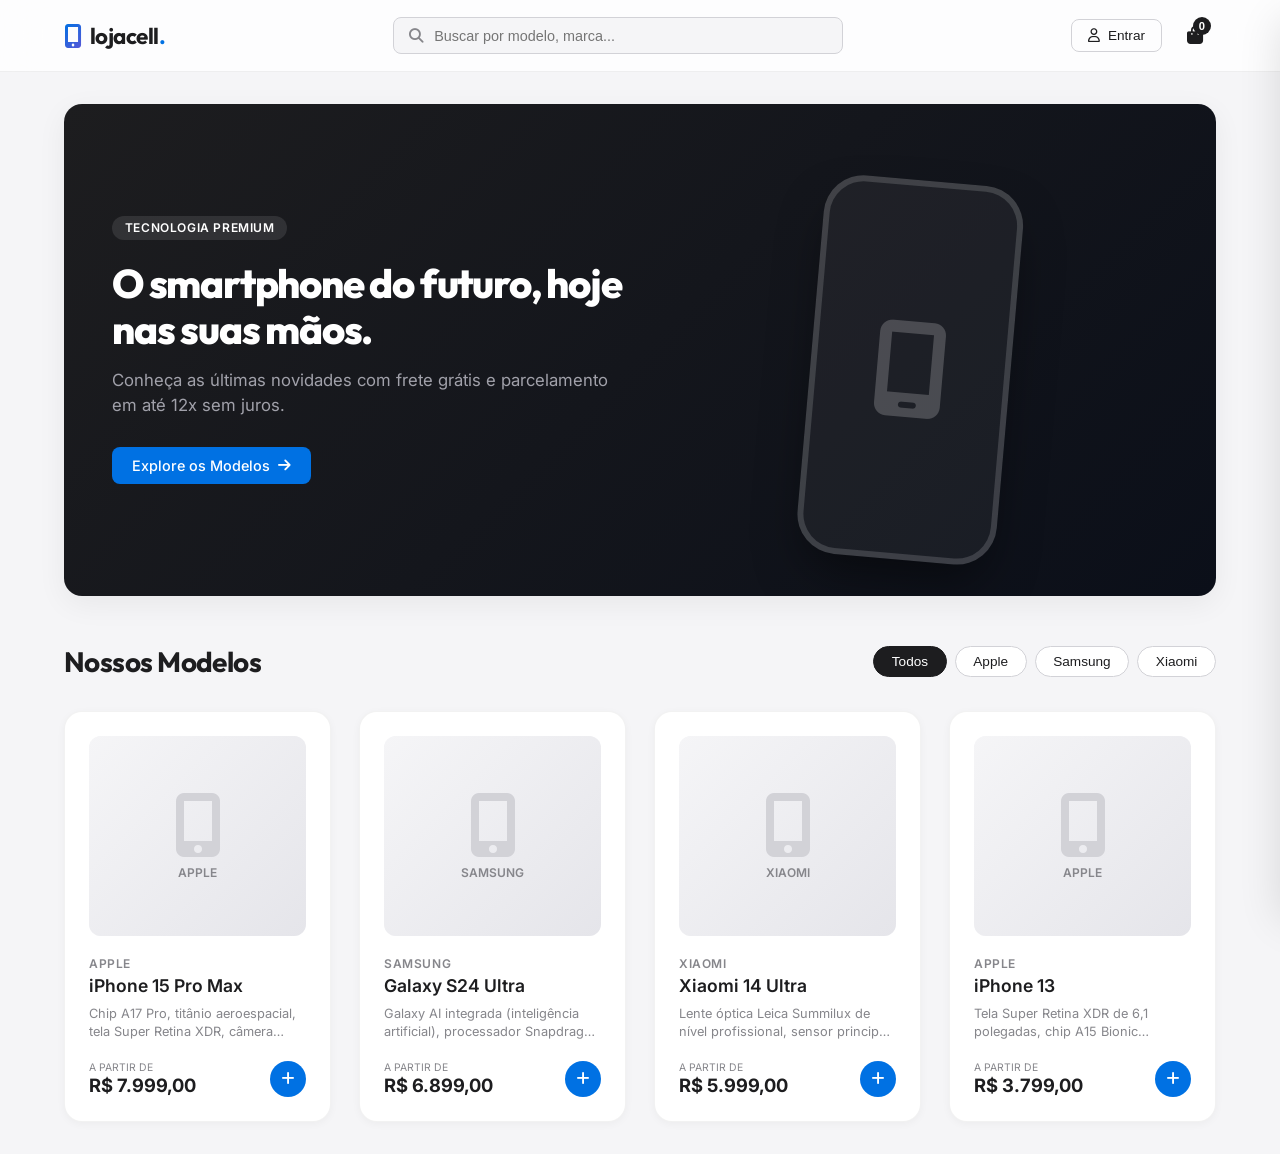
==== lojacell/index.html @ 88ea94c5 "feat: add lojacell e-commerce store project and integrate into hub themes" ====
<!DOCTYPE html>
<html lang="pt-BR">
<head>
    <meta charset="UTF-8">
    <meta name="viewport" content="width=device-width, initial-scale=1.0">
    <title>lojacell | Loja Virtual de Smartphones</title>
    <!-- Google Fonts -->
    <link href="https://fonts.googleapis.com/css2?family=Inter:wght@300;400;500;600;700&family=Outfit:wght@400;500;600;700;800&display=swap" rel="stylesheet">
    <!-- FontAwesome Icons -->
    <link href="https://cdnjs.cloudflare.com/ajax/libs/font-awesome/6.4.0/css/all.min.css" rel="stylesheet">
    <!-- Stylesheet -->
    <link rel="stylesheet" href="style.css">
    <!-- JavaScript -->
    <script src="script.js" defer></script>
</head>
<body>

    <!-- Header / Glassmorphic Navbar -->
    <header class="navbar">
        <div class="nav-container">
            <a href="#" class="nav-brand" id="brand-link">
                <i class="fa-solid fa-mobile-screen-button logo-icon"></i>
                <span class="brand-text">lojacell<span class="dot">.</span></span>
            </a>

            <!-- Search Bar (Active on Home View) -->
            <div class="nav-search-container" id="nav-search-box">
                <i class="fa-solid fa-magnifying-glass search-icon"></i>
                <input type="text" id="search-input" placeholder="Buscar por modelo, marca...">
            </div>

            <!-- Nav Actions -->
            <div class="nav-actions">
                <!-- Session/Auth Info -->
                <div class="user-session-container" id="user-session-info">
                    <!-- Dynamic user name or login button -->
                    <button class="btn-login" id="btn-login-view">
                        <i class="fa-regular fa-user"></i>
                        <span>Entrar</span>
                    </button>
                </div>

                <!-- Admin Dashboard Link (Visible only to admin) -->
                <button class="nav-icon-btn admin-only-btn" id="btn-admin-dashboard" title="Painel CMS" style="display: none;">
                    <i class="fa-solid fa-sliders"></i>
                    <span class="btn-badge-label">Painel</span>
                </button>

                <!-- Shopping Cart Button -->
                <button class="nav-icon-btn" id="btn-toggle-cart" title="Ver Carrinho">
                    <div class="cart-icon-wrapper">
                        <i class="fa-solid fa-bag-shopping"></i>
                        <span class="cart-badge" id="cart-count">0</span>
                    </div>
                </button>
            </div>
        </div>
    </header>

    <!-- Notification Toast -->
    <div class="toast" id="toast-notification">
        <i class="fa-solid fa-circle-check toast-icon" id="toast-icon"></i>
        <span class="toast-message" id="toast-msg">Mensagem padrão</span>
    </div>

    <!-- MAIN SPA CONTAINER -->
    <main class="main-content">
        
        <!-- 1. HOME/CATALOG VIEW -->
        <section id="view-home" class="view-section active">
            <!-- Hero Promo Banner -->
            <div class="hero-banner">
                <div class="hero-content">
                    <span class="hero-tag">Tecnologia Premium</span>
                    <h1 class="hero-title">O smartphone do futuro, hoje nas suas mãos.</h1>
                    <p class="hero-subtitle">Conheça as últimas novidades com frete grátis e parcelamento em até 12x sem juros.</p>
                    <a href="#catalog-start" class="btn-primary hero-btn">Explore os Modelos <i class="fa-solid fa-arrow-right"></i></a>
                </div>
                <div class="hero-visual">
                    <div class="hero-phone-mockup">
                        <div class="mockup-inner">
                            <i class="fa-solid fa-mobile-screen"></i>
                        </div>
                    </div>
                </div>
            </div>

            <!-- Catalog Section -->
            <div class="catalog-container" id="catalog-start">
                <div class="catalog-header">
                    <h2>Nossos Modelos</h2>
                    <!-- Filters -->
                    <div class="brand-filters">
                        <button class="filter-btn active" data-brand="all">Todos</button>
                        <button class="filter-btn" data-brand="Apple">Apple</button>
                        <button class="filter-btn" data-brand="Samsung">Samsung</button>
                        <button class="filter-btn" data-brand="Xiaomi">Xiaomi</button>
                    </div>
                </div>

                <!-- Products Grid -->
                <div class="products-grid" id="products-grid">
                    <!-- Dynamic rendering via JS -->
                </div>
            </div>
        </section>

        <!-- 2. PRODUCT DETAIL VIEW -->
        <section id="view-product-detail" class="view-section">
            <div class="back-nav">
                <button class="btn-text" id="btn-back-to-home">
                    <i class="fa-solid fa-arrow-left"></i> Voltar para a loja
                </button>
            </div>
            
            <div class="product-detail-container" id="product-detail-content">
                <!-- Dynamic rendering via JS -->
            </div>
        </section>

        <!-- 3. AUTH VIEW (LOGIN / REGISTER) -->
        <section id="view-auth" class="view-section">
            <div class="auth-card">
                <div class="auth-tabs">
                    <button class="auth-tab-btn active" id="tab-login">Login</button>
                    <button class="auth-tab-btn" id="tab-register">Cadastro</button>
                </div>

                <!-- Login Form -->
                <form id="form-login" class="auth-form active">
                    <h3 class="auth-title">Acesse sua conta</h3>
                    <p class="auth-description">Preencha seus dados para continuar comprando.</p>
                    
                    <div class="form-group">
                        <label for="login-username">Nome de usuário ou Email</label>
                        <input type="text" id="login-username" required placeholder="Digite seu usuário">
                    </div>
                    <div class="form-group">
                        <label for="login-password">Senha</label>
                        <input type="password" id="login-password" required placeholder="Digite sua senha">
                    </div>
                    <div class="auth-help">
                        <span class="auth-note">Dica para testes: use <strong>admin</strong> e senha <strong>admin123</strong> para CMS.</span>
                    </div>
                    <button type="submit" class="btn-primary btn-full">Entrar</button>
                </form>

                <!-- Register Form -->
                <form id="form-register" class="auth-form">
                    <h3 class="auth-title">Crie uma nova conta</h3>
                    <p class="auth-description">Cadastre-se para acompanhar seus pedidos e finalizar compras mais rápido.</p>
                    
                    <div class="form-group">
                        <label for="register-name">Nome Completo</label>
                        <input type="text" id="register-name" required placeholder="Ex: João Silva">
                    </div>
                    <div class="form-group">
                        <label for="register-username">Nome de Usuário</label>
                        <input type="text" id="register-username" required placeholder="Escolha um usuário">
                    </div>
                    <div class="form-group">
                        <label for="register-email">E-mail</label>
                        <input type="email" id="register-email" required placeholder="exemplo@email.com">
                    </div>
                    <div class="form-group">
                        <label for="register-password">Senha</label>
                        <input type="password" id="register-password" required placeholder="Mínimo 6 caracteres">
                    </div>
                    <button type="submit" class="btn-primary btn-full">Criar Conta</button>
                </form>
            </div>
        </section>

        <!-- 4. CHECKOUT VIEW -->
        <section id="view-checkout" class="view-section">
            <h2 class="view-title"><i class="fa-solid fa-credit-card"></i> Finalizar Compra</h2>
            
            <div class="checkout-layout">
                <!-- Left: Forms -->
                <div class="checkout-forms">
                    <form id="form-checkout">
                        <!-- Step 1: Shipping Address -->
                        <div class="checkout-card">
                            <h3 class="checkout-card-title"><span class="step-badge">1</span> Endereço de Entrega</h3>
                            <div class="form-row">
                                <div class="form-group flex-2">
                                    <label for="checkout-cep">CEP</label>
                                    <input type="text" id="checkout-cep" placeholder="00000-000" required>
                                </div>
                                <div class="form-group flex-3">
                                    <label for="checkout-street">Logradouro</label>
                                    <input type="text" id="checkout-street" placeholder="Rua, Avenida..." required>
                                </div>
                            </div>
                            <div class="form-row">
                                <div class="form-group flex-1">
                                    <label for="checkout-number">Número</label>
                                    <input type="text" id="checkout-number" required>
                                </div>
                                <div class="form-group flex-2">
                                    <label for="checkout-complement">Complemento</label>
                                    <input type="text" id="checkout-complement" placeholder="Apto, Bloco...">
                                </div>
                            </div>
                            <div class="form-row">
                                <div class="form-group flex-2">
                                    <label for="checkout-city">Cidade</label>
                                    <input type="text" id="checkout-city" required>
                                </div>
                                <div class="form-group flex-1">
                                    <label for="checkout-state">Estado (UF)</label>
                                    <input type="text" id="checkout-state" maxlength="2" placeholder="SP" required>
                                </div>
                            </div>
                        </div>

                        <!-- Step 2: Payment Method -->
                        <div class="checkout-card">
                            <h3 class="checkout-card-title"><span class="step-badge">2</span> Método de Pagamento</h3>
                            <div class="payment-selector">
                                <label class="payment-option-label active">
                                    <input type="radio" name="payment-method" value="credit-card" checked>
                                    <div class="option-details">
                                        <i class="fa-solid fa-credit-card"></i>
                                        <div>
                                            <strong>Cartão de Crédito</strong>
                                            <span>Até 12x sem juros</span>
                                        </div>
                                    </div>
                                </label>
                                <label class="payment-option-label">
                                    <input type="radio" name="payment-method" value="pix">
                                    <div class="option-details">
                                        <i class="fa-brands fa-pix"></i>
                                        <div>
                                            <strong>Pix</strong>
                                            <span>Aprovação instantânea (-5%)</span>
                                        </div>
                                    </div>
                                </label>
                                <label class="payment-option-label">
                                    <input type="radio" name="payment-method" value="boleto">
                                    <div class="option-details">
                                        <i class="fa-solid fa-barcode"></i>
                                        <div>
                                            <strong>Boleto Bancário</strong>
                                            <span>Até 3 dias úteis para compensar</span>
                                        </div>
                                    </div>
                                </label>
                            </div>

                            <!-- Conditional Fields: Credit Card -->
                            <div class="payment-details-form" id="payment-credit-card">
                                <div class="form-group">
                                    <label for="card-number">Número do Cartão</label>
                                    <input type="text" id="card-number" placeholder="4000 1234 5678 9010">
                                </div>
                                <div class="form-group">
                                    <label for="card-name">Nome Impresso no Cartão</label>
                                    <input type="text" id="card-name" placeholder="EX: JOAO H SILVA">
                                </div>
                                <div class="form-row">
                                    <div class="form-group flex-2">
                                        <label for="card-expiry">Validade</label>
                                        <input type="text" id="card-expiry" placeholder="MM/AA">
                                    </div>
                                    <div class="form-group flex-1">
                                        <label for="card-cvv">CVV</label>
                                        <input type="text" id="card-cvv" placeholder="123">
                                    </div>
                                </div>
                                <div class="form-group">
                                    <label for="card-installments">Parcelas</label>
                                    <select id="card-installments">
                                        <!-- Dynamic installments based on cart total -->
                                    </select>
                                </div>
                            </div>

                            <!-- Conditional Fields: Pix -->
                            <div class="payment-details-form" id="payment-pix" style="display: none;">
                                <div class="pix-simulation-box">
                                    <div class="pix-qr-mock">
                                        <!-- Elegant SVG Mock QR Code -->
                                        <svg width="120" height="120" viewBox="0 0 120 120" fill="none" xmlns="http://www.w3.org/2000/svg">
                                            <rect width="120" height="120" rx="8" fill="#F4F4F5"/>
                                            <rect x="15" y="15" width="25" height="25" stroke="#18181B" stroke-width="4"/>
                                            <rect x="23" y="23" width="9" height="9" fill="#18181B"/>
                                            <rect x="80" y="15" width="25" height="25" stroke="#18181B" stroke-width="4"/>
                                            <rect x="88" y="23" width="9" height="9" fill="#18181B"/>
                                            <rect x="15" y="80" width="25" height="25" stroke="#18181B" stroke-width="4"/>
                                            <rect x="23" y="88" width="9" height="9" fill="#18181B"/>
                                            <!-- QR lines -->
                                            <path d="M50 15h10v10H50zM70 15h5v5h-5zM50 35h5v5h-5zM65 30h10v5H65zM55 45h15v5H55zM15 50h10v10H15zM35 55h15v5H35zM75 55h10v10H75zM55 65h10v15H55zM15 70h5v5h-5zM30 70h10v5H30zM80 80h10v10H80zM95 70h10v15H95zM75 95h15v10H75zM100 95h5v5h-5zM50 95h10v10H50zM35 85h10v5H35zM15 100h15v5H15z" fill="#18181B"/>
                                        </svg>
                                    </div>
                                    <div class="pix-instructions">
                                        <p>Escaneie o código QR acima pelo aplicativo do seu banco ou copie a chave Pix abaixo:</p>
                                        <div class="pix-key-container">
                                            <input type="text" id="pix-key-val" value="00020101021226830014br.gov.bcb.pix2561lojacell-mock-key-0522bc8b" readonly>
                                            <button type="button" class="btn-secondary" id="btn-copy-pix">Copiar</button>
                                        </div>
                                    </div>
                                </div>
                            </div>

                            <!-- Conditional Fields: Boleto -->
                            <div class="payment-details-form" id="payment-boleto" style="display: none;">
                                <div class="boleto-simulation-box">
                                    <i class="fa-solid fa-barcode boleto-icon"></i>
                                    <div class="boleto-instructions">
                                        <p>O boleto será gerado após a confirmação do pedido.</p>
                                        <p class="text-muted">Você poderá pagar em qualquer agência bancária ou internet banking até o vencimento.</p>
                                    </div>
                                </div>
                            </div>
                        </div>
                    </form>
                </div>

                <!-- Right: Order Summary -->
                <div class="checkout-summary">
                    <div class="checkout-card sticky-card">
                        <h3 class="checkout-card-title">Resumo do Pedido</h3>
                        <div class="checkout-items-list" id="checkout-items-list">
                            <!-- Dynamic checkout items -->
                        </div>
                        <div class="summary-divider"></div>
                        <div class="summary-line">
                            <span>Subtotal</span>
                            <span id="checkout-subtotal">R$ 0,00</span>
                        </div>
                        <div class="summary-line" id="pix-discount-row" style="display: none;">
                            <span class="discount-label">Desconto Pix (5%)</span>
                            <span class="discount-value" id="checkout-discount">- R$ 0,00</span>
                        </div>
                        <div class="summary-line">
                            <span>Frete</span>
                            <span class="shipping-value">Grátis</span>
                        </div>
                        <div class="summary-divider"></div>
                        <div class="summary-line total-line">
                            <span>Total</span>
                            <span id="checkout-total">R$ 0,00</span>
                        </div>
                        
                        <button type="button" class="btn-primary btn-full btn-large" id="btn-submit-order">
                            Confirmar e Pagar
                        </button>
                    </div>
                </div>
            </div>
        </section>

        <!-- 5. CHECKOUT SUCCESS VIEW -->
        <section id="view-success" class="view-section">
            <div class="success-box">
                <div class="success-icon-wrapper">
                    <i class="fa-solid fa-circle-check"></i>
                </div>
                <h2 class="success-title">Pedido Realizado com Sucesso!</h2>
                <p class="success-msg">Agradecemos pela preferência. Seu pedido foi processado e já estamos preparando para o envio.</p>
                <div class="order-info-card">
                    <p><strong>Nº do Pedido:</strong> <span id="success-order-id">#LC-171829</span></p>
                    <p><strong>Método de Pagamento:</strong> <span id="success-payment-method">Cartão de Crédito</span></p>
                    <p><strong>Total:</strong> <span id="success-total">R$ 7.999,00</span></p>
                </div>
                <button class="btn-primary" id="btn-success-home">Voltar para a Loja</button>
            </div>
        </section>

        <!-- 6. ADMIN CMS DASHBOARD -->
        <section id="view-admin" class="view-section">
            <div class="admin-header">
                <div>
                    <h2 class="view-title"><i class="fa-solid fa-sliders"></i> Painel de Gestão CMS</h2>
                    <p class="text-muted">Gerencie o catálogo de produtos e visualize os pedidos dos clientes.</p>
                </div>
                <div class="admin-actions">
                    <button class="btn-primary" id="btn-add-product-modal">
                        <i class="fa-solid fa-plus"></i> Novo Produto
                    </button>
                    <button class="btn-secondary" id="btn-admin-logout">
                        <i class="fa-solid fa-right-from-bracket"></i> Sair do Painel
                    </button>
                </div>
            </div>

            <!-- Stats Bar -->
            <div class="admin-stats-grid">
                <div class="stat-card">
                    <div class="stat-icon purple"><i class="fa-solid fa-dollar-sign"></i></div>
                    <div class="stat-info">
                        <span class="stat-label">Vendas Totais</span>
                        <h3 class="stat-value" id="stat-sales">R$ 0,00</h3>
                    </div>
                </div>
                <div class="stat-card">
                    <div class="stat-icon blue"><i class="fa-solid fa-mobile-screen"></i></div>
                    <div class="stat-info">
                        <span class="stat-label">Produtos Ativos</span>
                        <h3 class="stat-value" id="stat-products-count">0</h3>
                    </div>
                </div>
                <div class="stat-card">
                    <div class="stat-icon green"><i class="fa-solid fa-cart-shopping"></i></div>
                    <div class="stat-info">
                        <span class="stat-label">Pedidos Recebidos</span>
                        <h3 class="stat-value" id="stat-orders-count">0</h3>
                    </div>
                </div>
            </div>

            <!-- Dashboard Sub-Tabs -->
            <div class="admin-tabs">
                <button class="admin-tab-btn active" id="tab-cms-products">Catálogo de Produtos</button>
                <button class="admin-tab-btn" id="tab-cms-orders">Pedidos Realizados</button>
            </div>

            <!-- Products CMS Table -->
            <div class="admin-content-card active" id="cms-products-panel">
                <div class="table-responsive">
                    <table class="cms-table">
                        <thead>
                            <tr>
                                <th>Imagem</th>
                                <th>Nome do Produto</th>
                                <th>Marca</th>
                                <th>Preço</th>
                                <th>Estoque</th>
                                <th>Ações</th>
                            </tr>
                        </thead>
                        <tbody id="cms-products-list">
                            <!-- Dynamic CMS products rendering -->
                        </tbody>
                    </table>
                </div>
            </div>

            <!-- Orders List Panel -->
            <div class="admin-content-card" id="cms-orders-panel">
                <div class="table-responsive">
                    <table class="cms-table">
                        <thead>
                            <tr>
                                <th>ID</th>
                                <th>Cliente</th>
                                <th>Endereço</th>
                                <th>Total</th>
                                <th>Método</th>
                                <th>Data</th>
                            </tr>
                        </thead>
                        <tbody id="cms-orders-list">
                            <!-- Dynamic CMS orders list -->
                        </tbody>
                    </table>
                </div>
            </div>
        </section>

    </main>

    <!-- SHOPPING CART SLIDE DRAWER -->
    <div class="cart-drawer-overlay" id="cart-drawer-overlay"></div>
    <aside class="cart-drawer" id="cart-drawer">
        <div class="cart-drawer-header">
            <h3>Seu Carrinho</h3>
            <button class="close-drawer-btn" id="btn-close-cart">&times;</button>
        </div>
        
        <!-- Cart Items Container -->
        <div class="cart-drawer-body" id="cart-drawer-items">
            <!-- Dynamic cart items, or empty state -->
        </div>

        <!-- Cart Footer -->
        <div class="cart-drawer-footer">
            <div class="cart-summary-line">
                <span>Subtotal</span>
                <span id="cart-subtotal">R$ 0,00</span>
            </div>
            <p class="cart-shipping-notice">Frete grátis para todo o Brasil.</p>
            <button class="btn-primary btn-full btn-large" id="btn-go-checkout">
                Finalizar Compra
            </button>
        </div>
    </aside>

    <!-- PRODUCT FORM MODAL (ADD / EDIT) -->
    <div class="modal-overlay" id="product-modal">
        <div class="modal-content">
            <div class="modal-header">
                <h3 id="modal-title">Adicionar Novo Produto</h3>
                <button class="modal-close" id="btn-close-product-modal">&times;</button>
            </div>
            <form id="form-product">
                <input type="hidden" id="prod-id">
                
                <div class="form-group">
                    <label for="prod-name">Nome do Produto</label>
                    <input type="text" id="prod-name" required placeholder="Ex: iPhone 15 Pro Max">
                </div>
                
                <div class="form-row">
                    <div class="form-group flex-1">
                        <label for="prod-brand">Marca</label>
                        <select id="prod-brand" required>
                            <option value="Apple">Apple</option>
                            <option value="Samsung">Samsung</option>
                            <option value="Xiaomi">Xiaomi</option>
                            <option value="Outro">Outro</option>
                        </select>
                    </div>
                    <div class="form-group flex-1" id="custom-brand-group" style="display: none;">
                        <label for="prod-custom-brand">Outra Marca</label>
                        <input type="text" id="prod-custom-brand" placeholder="Nome da marca">
                    </div>
                </div>

                <div class="form-row">
                    <div class="form-group flex-1">
                        <label for="prod-price">Preço (R$)</label>
                        <input type="number" id="prod-price" step="0.01" min="0" required placeholder="0.00">
                    </div>
                    <div class="form-group flex-1">
                        <label for="prod-stock">Estoque Inicial</label>
                        <input type="number" id="prod-stock" min="0" required placeholder="10">
                    </div>
                </div>

                <div class="form-group">
                    <label for="prod-description">Descrição</label>
                    <textarea id="prod-description" rows="3" required placeholder="Descreva os principais diferenciais e especificações..."></textarea>
                </div>

                <div class="form-group">
                    <label for="prod-image">Imagem (URL ou Seleção)</label>
                    <select id="prod-image">
                        <option value="images/iphone15.png">iPhone 15 Pro (Apple)</option>
                        <option value="images/s24ultra.png">Galaxy S24 Ultra (Samsung)</option>
                        <option value="images/xiaomi14.png">Xiaomi 14 Ultra (Xiaomi)</option>
                        <option value="images/iphone13.png">iPhone 13 (Apple)</option>
                        <option value="custom">Outra Imagem (Digitar URL)</option>
                    </select>
                    <input type="text" id="prod-image-custom" style="display: none; margin-top: 0.5rem;" placeholder="https://exemplo.com/imagem.png">
                </div>

                <button type="submit" class="btn-primary btn-full" id="btn-save-product">Salvar Produto</button>
            </form>
        </div>
    </div>

</body>
</html>
---- lojacell/style.css ----
/* lojacell - Premium Minimalist Design System */

:root {
    --bg-primary: #ffffff;
    --bg-secondary: #f5f5f7;
    --bg-card: #ffffff;
    --text-primary: #1d1d1f;
    --text-secondary: #86868b;
    --text-muted: #a1a1aa;
    --accent: #0071e3;
    --accent-hover: #0077ed;
    --accent-glow: rgba(0, 113, 227, 0.15);
    
    --success: #34c759;
    --warning: #ff9f0a;
    --danger: #ff3b30;
    
    --border: #d2d2d7;
    --border-light: #e5e5ea;
    --shadow-sm: 0 2px 8px rgba(0, 0, 0, 0.04);
    --shadow-md: 0 8px 30px rgba(0, 0, 0, 0.06);
    --shadow-lg: 0 20px 40px rgba(0, 0, 0, 0.12);
    
    --font-title: 'Outfit', sans-serif;
    --font-body: 'Inter', sans-serif;
    --transition: all 0.3s cubic-bezier(0.25, 0.8, 0.25, 1);
    --transition-fast: all 0.15s ease;
    --radius-sm: 8px;
    --radius-md: 18px;
    --radius-lg: 28px;
}

* {
    margin: 0;
    padding: 0;
    box-sizing: border-box;
    scroll-behavior: smooth;
}

body {
    font-family: var(--font-body);
    background-color: var(--bg-secondary);
    color: var(--text-primary);
    min-height: 100vh;
    display: flex;
    flex-direction: column;
    padding-top: 72px; /* Navbar height */
    overflow-x: hidden;
}

/* --- GLASSMORPHIC NAVBAR --- */
.navbar {
    position: fixed;
    top: 0;
    left: 0;
    right: 0;
    height: 72px;
    background: rgba(255, 255, 255, 0.8);
    backdrop-filter: blur(20px);
    -webkit-backdrop-filter: blur(20px);
    border-bottom: 1px solid rgba(0, 0, 0, 0.06);
    z-index: 100;
    display: flex;
    align-items: center;
    transition: var(--transition);
}

.nav-container {
    max-width: 1200px;
    width: 100%;
    margin: 0 auto;
    padding: 0 1.5rem;
    display: flex;
    justify-content: space-between;
    align-items: center;
    gap: 1.5rem;
}

.nav-brand {
    display: flex;
    align-items: center;
    gap: 0.5rem;
    text-decoration: none;
    color: var(--text-primary);
    font-family: var(--font-title);
    font-weight: 700;
    font-size: 1.4rem;
    letter-spacing: -0.02em;
}

.logo-icon {
    font-size: 1.5rem;
    background: linear-gradient(135deg, var(--accent), #5856d6);
    -webkit-background-clip: text;
    -webkit-text-fill-color: transparent;
}

.brand-text .dot {
    color: var(--accent);
}

/* Search Box */
.nav-search-container {
    flex: 1;
    max-width: 450px;
    position: relative;
    transition: var(--transition);
}

.search-icon {
    position: absolute;
    left: 1rem;
    top: 50%;
    transform: translateY(-50%);
    color: var(--text-secondary);
    pointer-events: none;
    font-size: 0.9rem;
}

#search-input {
    width: 100%;
    padding: 0.6rem 1rem 0.6rem 2.5rem;
    border-radius: var(--radius-sm);
    border: 1px solid var(--border);
    background-color: var(--bg-secondary);
    color: var(--text-primary);
    font-size: 0.9rem;
    outline: none;
    transition: var(--transition-fast);
}

#search-input:focus {
    border-color: var(--accent);
    background-color: var(--bg-primary);
    box-shadow: 0 0 0 4px var(--accent-glow);
}

/* Nav Actions */
.nav-actions {
    display: flex;
    align-items: center;
    gap: 0.75rem;
}

.nav-icon-btn {
    background: none;
    border: none;
    color: var(--text-primary);
    width: 42px;
    height: 42px;
    border-radius: 50%;
    display: flex;
    align-items: center;
    justify-content: center;
    cursor: pointer;
    font-size: 1.15rem;
    position: relative;
    transition: var(--transition-fast);
}

.nav-icon-btn:hover {
    background-color: var(--border-light);
}

.cart-icon-wrapper {
    position: relative;
}

.cart-badge {
    position: absolute;
    top: -8px;
    right: -8px;
    background-color: var(--text-primary);
    color: var(--bg-primary);
    font-size: 0.7rem;
    font-weight: 700;
    width: 18px;
    height: 18px;
    border-radius: 50%;
    display: flex;
    align-items: center;
    justify-content: center;
}

.btn-badge-label {
    display: none;
}

.btn-login {
    background: none;
    border: 1px solid var(--border);
    color: var(--text-primary);
    padding: 0.5rem 1rem;
    border-radius: var(--radius-sm);
    font-weight: 500;
    font-size: 0.85rem;
    display: flex;
    align-items: center;
    gap: 0.5rem;
    cursor: pointer;
    transition: var(--transition-fast);
}

.btn-login:hover {
    background-color: var(--text-primary);
    color: var(--bg-primary);
    border-color: var(--text-primary);
}

.user-badge {
    background-color: var(--bg-secondary);
    border: 1px solid var(--border);
    padding: 0.4rem 0.8rem;
    border-radius: var(--radius-sm);
    font-size: 0.85rem;
    font-weight: 500;
    display: flex;
    align-items: center;
    gap: 0.5rem;
    cursor: pointer;
    transition: var(--transition-fast);
}

.user-badge:hover {
    border-color: var(--text-primary);
}

/* --- BUTTONS --- */
.btn-primary {
    background-color: var(--accent);
    color: #ffffff;
    border: none;
    padding: 0.65rem 1.25rem;
    border-radius: var(--radius-sm);
    font-weight: 500;
    font-size: 0.9rem;
    cursor: pointer;
    display: inline-flex;
    align-items: center;
    gap: 0.5rem;
    text-decoration: none;
    transition: var(--transition-fast);
}

.btn-primary:hover {
    background-color: var(--accent-hover);
    transform: translateY(-1px);
}

.btn-primary:active {
    transform: translateY(0);
}

.btn-secondary {
    background-color: var(--bg-secondary);
    color: var(--text-primary);
    border: 1px solid var(--border);
    padding: 0.65rem 1.25rem;
    border-radius: var(--radius-sm);
    font-weight: 500;
    font-size: 0.9rem;
    cursor: pointer;
    display: inline-flex;
    align-items: center;
    gap: 0.5rem;
    text-decoration: none;
    transition: var(--transition-fast);
}

.btn-secondary:hover {
    background-color: var(--border-light);
    border-color: var(--text-secondary);
}

.btn-full {
    width: 100%;
    justify-content: center;
}

.btn-large {
    padding: 0.9rem 1.5rem;
    border-radius: 12px;
    font-size: 1rem;
    font-weight: 600;
}

.btn-text {
    background: none;
    border: none;
    color: var(--accent);
    font-weight: 500;
    font-size: 0.9rem;
    cursor: pointer;
    display: inline-flex;
    align-items: center;
    gap: 0.4rem;
    transition: var(--transition-fast);
}

.btn-text:hover {
    color: var(--accent-hover);
    text-decoration: underline;
}

/* --- TOAST NOTIFICATION --- */
.toast {
    position: fixed;
    top: 88px;
    right: 24px;
    background-color: var(--bg-card);
    border-left: 4px solid var(--success);
    padding: 1rem 1.5rem;
    border-radius: var(--radius-sm);
    box-shadow: var(--shadow-lg);
    display: flex;
    align-items: center;
    gap: 0.75rem;
    z-index: 1000;
    transform: translateX(120%);
    opacity: 0;
    transition: all 0.35s cubic-bezier(0.175, 0.885, 0.32, 1.275);
}

.toast.show {
    transform: translateX(0);
    opacity: 1;
}

.toast-icon {
    color: var(--success);
    font-size: 1.2rem;
}

.toast.error {
    border-left-color: var(--danger);
}

.toast.error .toast-icon {
    color: var(--danger);
}

.toast-message {
    font-size: 0.85rem;
    font-weight: 500;
    color: var(--text-primary);
}

/* --- MAIN SPA WRAPPER --- */
.main-content {
    max-width: 1200px;
    width: 100%;
    margin: 0 auto;
    padding: 2rem 1.5rem;
    flex: 1;
}

.view-section {
    display: none;
    opacity: 0;
    transition: opacity 0.3s ease;
}

.view-section.active {
    display: block;
    opacity: 1;
}

/* --- 1. HOME VIEW / HERO BANNER --- */
.hero-banner {
    background: linear-gradient(135deg, #1d1d1f 0%, #0b0f19 100%);
    border-radius: var(--radius-md);
    padding: 3.5rem 3rem;
    color: #ffffff;
    display: flex;
    justify-content: space-between;
    align-items: center;
    gap: 2rem;
    margin-bottom: 3rem;
    box-shadow: var(--shadow-md);
    overflow: hidden;
    position: relative;
}

.hero-content {
    flex: 1;
    max-width: 600px;
    z-index: 2;
}

.hero-tag {
    background: rgba(255, 255, 255, 0.1);
    color: #ffffff;
    padding: 0.3rem 0.8rem;
    border-radius: 99px;
    font-size: 0.75rem;
    font-weight: 600;
    text-transform: uppercase;
    letter-spacing: 0.05em;
    display: inline-block;
    margin-bottom: 1.25rem;
}

.hero-title {
    font-family: var(--font-title);
    font-size: 2.5rem;
    font-weight: 800;
    line-height: 1.15;
    letter-spacing: -0.03em;
    margin-bottom: 1rem;
}

.hero-subtitle {
    font-size: 1.05rem;
    color: var(--text-muted);
    line-height: 1.5;
    margin-bottom: 1.75rem;
}

.hero-visual {
    flex: 1;
    display: flex;
    justify-content: center;
    align-items: center;
    z-index: 1;
}

.hero-phone-mockup {
    width: 200px;
    height: 380px;
    background: rgba(255, 255, 255, 0.05);
    border: 6px solid rgba(255, 255, 255, 0.15);
    border-radius: 40px;
    display: flex;
    align-items: center;
    justify-content: center;
    box-shadow: 0 25px 50px -12px rgba(0, 0, 0, 0.5);
    transform: rotate(5deg) translateY(20px);
    transition: var(--transition);
}

.hero-banner:hover .hero-phone-mockup {
    transform: rotate(0deg) scale(1.03);
}

.mockup-inner {
    font-size: 6rem;
    color: rgba(255, 255, 255, 0.2);
}

/* --- CATALOG GRID --- */
.catalog-container {
    margin-top: 2rem;
}

.catalog-header {
    display: flex;
    justify-content: space-between;
    align-items: center;
    margin-bottom: 2rem;
    flex-wrap: wrap;
    gap: 1rem;
}

.catalog-header h2 {
    font-family: var(--font-title);
    font-weight: 700;
    font-size: 1.75rem;
    letter-spacing: -0.02em;
}

.brand-filters {
    display: flex;
    gap: 0.5rem;
}

.filter-btn {
    background-color: var(--bg-card);
    border: 1px solid var(--border);
    color: var(--text-primary);
    padding: 0.45rem 1.1rem;
    border-radius: 99px;
    font-size: 0.85rem;
    font-weight: 500;
    cursor: pointer;
    transition: var(--transition-fast);
}

.filter-btn:hover {
    border-color: var(--text-primary);
}

.filter-btn.active {
    background-color: var(--text-primary);
    color: var(--bg-primary);
    border-color: var(--text-primary);
}

.products-grid {
    display: grid;
    grid-template-columns: repeat(auto-fill, minmax(260px, 1fr));
    gap: 1.75rem;
}

/* --- PRODUCT CARD --- */
.product-card {
    background-color: var(--bg-card);
    border-radius: var(--radius-md);
    border: 1px solid rgba(0, 0, 0, 0.05);
    padding: 1.5rem;
    display: flex;
    flex-direction: column;
    box-shadow: var(--shadow-sm);
    transition: var(--transition);
    cursor: pointer;
    position: relative;
}

.product-card:hover {
    transform: translateY(-5px);
    box-shadow: var(--shadow-md);
    border-color: rgba(0, 0, 0, 0.1);
}

.card-img-wrapper {
    background-color: var(--bg-secondary);
    border-radius: 12px;
    height: 200px;
    display: flex;
    align-items: center;
    justify-content: center;
    margin-bottom: 1.25rem;
    overflow: hidden;
    position: relative;
}

.card-img {
    max-height: 80%;
    max-width: 80%;
    object-fit: contain;
    transition: var(--transition);
}

.product-card:hover .card-img {
    transform: scale(1.06);
}

/* Fallback card placeholder */
.phone-placeholder-icon {
    font-size: 4rem;
    color: var(--border);
}

.card-info {
    flex: 1;
    display: flex;
    flex-direction: column;
}

.card-brand {
    font-size: 0.75rem;
    font-weight: 600;
    text-transform: uppercase;
    color: var(--text-secondary);
    letter-spacing: 0.05em;
    margin-bottom: 0.25rem;
}

.card-title {
    font-size: 1.1rem;
    font-weight: 600;
    color: var(--text-primary);
    margin-bottom: 0.5rem;
    line-height: 1.25;
}

.card-desc {
    font-size: 0.8rem;
    color: var(--text-secondary);
    line-height: 1.4;
    margin-bottom: 1.25rem;
    display: -webkit-box;
    -webkit-line-clamp: 2;
    -webkit-box-orient: vertical;
    overflow: hidden;
}

.card-footer {
    display: flex;
    justify-content: space-between;
    align-items: center;
    margin-top: auto;
}

.card-price-box {
    display: flex;
    flex-direction: column;
}

.card-price-label {
    font-size: 0.65rem;
    color: var(--text-secondary);
    text-transform: uppercase;
}

.card-price {
    font-size: 1.15rem;
    font-weight: 700;
    color: var(--text-primary);
}

.btn-card-buy {
    background-color: var(--accent);
    color: #ffffff;
    border: none;
    width: 36px;
    height: 36px;
    border-radius: 50%;
    display: flex;
    align-items: center;
    justify-content: center;
    cursor: pointer;
    font-size: 0.95rem;
    transition: var(--transition-fast);
}

.btn-card-buy:hover {
    background-color: var(--accent-hover);
    transform: scale(1.08);
}

/* Stock status indicator */
.card-stock-status {
    position: absolute;
    top: 1rem;
    left: 1rem;
    font-size: 0.7rem;
    font-weight: 600;
    padding: 0.2rem 0.5rem;
    border-radius: 4px;
    z-index: 2;
}

.stock-out {
    background-color: var(--danger);
    color: #ffffff;
}

.stock-low {
    background-color: var(--warning);
    color: #ffffff;
}

/* --- 2. PRODUCT DETAIL VIEW --- */
.back-nav {
    margin-bottom: 1.5rem;
}

.product-detail-container {
    background-color: var(--bg-card);
    border-radius: var(--radius-md);
    padding: 2.5rem;
    border: 1px solid rgba(0, 0, 0, 0.05);
    box-shadow: var(--shadow-md);
}

.detail-grid {
    display: grid;
    grid-template-columns: 1fr 1.2fr;
    gap: 3rem;
}

.detail-img-panel {
    background-color: var(--bg-secondary);
    border-radius: var(--radius-md);
    height: 400px;
    display: flex;
    align-items: center;
    justify-content: center;
    overflow: hidden;
}

.detail-img {
    max-height: 85%;
    max-width: 85%;
    object-fit: contain;
}

.detail-info-panel {
    display: flex;
    flex-direction: column;
}

.detail-brand {
    font-size: 0.85rem;
    font-weight: 600;
    text-transform: uppercase;
    color: var(--accent);
    letter-spacing: 0.05em;
    margin-bottom: 0.5rem;
}

.detail-title {
    font-family: var(--font-title);
    font-size: 2.25rem;
    font-weight: 800;
    line-height: 1.15;
    letter-spacing: -0.02em;
    margin-bottom: 1rem;
}

.detail-description {
    font-size: 0.95rem;
    color: var(--text-secondary);
    line-height: 1.6;
    margin-bottom: 1.75rem;
}

.detail-specs-box {
    background-color: var(--bg-secondary);
    border-radius: var(--radius-sm);
    padding: 1rem;
    margin-bottom: 1.75rem;
}

.spec-item {
    display: flex;
    justify-content: space-between;
    padding: 0.4rem 0;
    font-size: 0.85rem;
    border-bottom: 1px solid var(--border-light);
}

.spec-item:last-child {
    border-bottom: none;
}

.spec-label {
    font-weight: 500;
    color: var(--text-secondary);
}

.spec-value {
    font-weight: 600;
    color: var(--text-primary);
}

.detail-price-box {
    margin-bottom: 1.75rem;
}

.detail-price-label {
    font-size: 0.8rem;
    color: var(--text-secondary);
    text-transform: uppercase;
}

.detail-price {
    font-size: 2.25rem;
    font-weight: 800;
    color: var(--text-primary);
    line-height: 1;
}

.detail-actions {
    display: flex;
    gap: 1rem;
    align-items: center;
}

.detail-stock-indicator {
    font-size: 0.85rem;
    font-weight: 500;
    display: flex;
    align-items: center;
    gap: 0.4rem;
}

.detail-stock-indicator.in-stock {
    color: var(--success);
}

.detail-stock-indicator.low-stock {
    color: var(--warning);
}

.detail-stock-indicator.out-of-stock {
    color: var(--danger);
}

/* --- 3. AUTH VIEW (LOGIN / REGISTER) --- */
#view-auth {
    display: none;
    align-items: center;
    justify-content: center;
    padding: 3rem 0;
}

#view-auth.active {
    display: flex;
}

.auth-card {
    background-color: var(--bg-card);
    border-radius: var(--radius-md);
    border: 1px solid rgba(0, 0, 0, 0.05);
    box-shadow: var(--shadow-lg);
    width: 100%;
    max-width: 420px;
    overflow: hidden;
}

.auth-tabs {
    display: flex;
    border-bottom: 1px solid var(--border-light);
    background-color: var(--bg-secondary);
}

.auth-tab-btn {
    flex: 1;
    border: none;
    background: none;
    padding: 1rem 0;
    font-size: 0.95rem;
    font-weight: 600;
    cursor: pointer;
    color: var(--text-secondary);
    transition: var(--transition-fast);
}

.auth-tab-btn:hover {
    color: var(--text-primary);
}

.auth-tab-btn.active {
    background-color: var(--bg-card);
    color: var(--text-primary);
    border-bottom: 2px solid var(--accent);
}

.auth-form {
    padding: 2.25rem 2rem;
    display: none;
}

.auth-form.active {
    display: block;
}

.auth-title {
    font-family: var(--font-title);
    font-size: 1.4rem;
    font-weight: 700;
    letter-spacing: -0.01em;
    margin-bottom: 0.25rem;
}

.auth-description {
    font-size: 0.85rem;
    color: var(--text-secondary);
    margin-bottom: 1.5rem;
}

.form-group {
    margin-bottom: 1.25rem;
    display: flex;
    flex-direction: column;
    gap: 0.4rem;
}

.form-group label {
    font-size: 0.8rem;
    font-weight: 600;
    color: var(--text-primary);
}

.form-group input, .form-group select, .form-group textarea {
    padding: 0.65rem 0.9rem;
    border-radius: var(--radius-sm);
    border: 1px solid var(--border);
    font-family: inherit;
    font-size: 0.9rem;
    outline: none;
    background-color: var(--bg-card);
    color: var(--text-primary);
    transition: var(--transition-fast);
}

.form-group input:focus, .form-group select:focus, .form-group textarea:focus {
    border-color: var(--accent);
    box-shadow: 0 0 0 4px var(--accent-glow);
}

.form-row {
    display: flex;
    gap: 1rem;
}

.flex-1 { flex: 1; }
.flex-2 { flex: 2; }
.flex-3 { flex: 3; }

.auth-help {
    margin-bottom: 1.5rem;
    padding: 0.75rem;
    border-radius: var(--radius-sm);
    background-color: var(--bg-secondary);
    border: 1px dashed var(--border);
}

.auth-note {
    font-size: 0.75rem;
    line-height: 1.4;
    color: var(--text-secondary);
    display: block;
}

/* --- 4. CHECKOUT VIEW --- */
.view-title {
    font-family: var(--font-title);
    font-size: 1.75rem;
    font-weight: 700;
    letter-spacing: -0.02em;
    margin-bottom: 1.5rem;
    display: flex;
    align-items: center;
    gap: 0.5rem;
}

.checkout-layout {
    display: grid;
    grid-template-columns: 1.4fr 1fr;
    gap: 2rem;
    align-items: flex-start;
}

.checkout-forms {
    display: flex;
    flex-direction: column;
    gap: 1.5rem;
}

.checkout-card {
    background-color: var(--bg-card);
    border-radius: var(--radius-md);
    padding: 1.75rem;
    border: 1px solid rgba(0, 0, 0, 0.05);
    box-shadow: var(--shadow-sm);
}

.checkout-card-title {
    font-family: var(--font-title);
    font-weight: 700;
    font-size: 1.2rem;
    margin-bottom: 1.25rem;
    display: flex;
    align-items: center;
    gap: 0.6rem;
}

.step-badge {
    background-color: var(--text-primary);
    color: var(--bg-primary);
    width: 22px;
    height: 22px;
    border-radius: 50%;
    display: flex;
    align-items: center;
    justify-content: center;
    font-size: 0.75rem;
    font-weight: 700;
}

/* Payment selection radio styling */
.payment-selector {
    display: flex;
    flex-direction: column;
    gap: 0.75rem;
    margin-bottom: 1.5rem;
}

.payment-option-label {
    border: 1px solid var(--border);
    border-radius: var(--radius-sm);
    padding: 1rem;
    cursor: pointer;
    display: flex;
    align-items: flex-start;
    gap: 1rem;
    transition: var(--transition-fast);
}

.payment-option-label:hover {
    border-color: var(--text-secondary);
}

.payment-option-label.active {
    border-color: var(--accent);
    background-color: var(--accent-glow);
}

.payment-option-label input[type="radio"] {
    margin-top: 0.25rem;
    accent-color: var(--accent);
}

.option-details {
    display: flex;
    gap: 0.75rem;
    align-items: center;
    width: 100%;
}

.option-details i {
    font-size: 1.5rem;
    color: var(--text-primary);
}

.option-details div {
    display: flex;
    flex-direction: column;
}

.option-details strong {
    font-size: 0.9rem;
    font-weight: 600;
}

.option-details span {
    font-size: 0.75rem;
    color: var(--text-secondary);
}

/* Conditional fields containers */
.payment-details-form {
    padding: 1rem;
    background-color: var(--bg-secondary);
    border-radius: var(--radius-sm);
    border: 1px solid var(--border-light);
}

.pix-simulation-box, .boleto-simulation-box {
    display: flex;
    flex-direction: column;
    align-items: center;
    text-align: center;
    gap: 1rem;
    padding: 0.5rem 0;
}

.pix-qr-mock {
    padding: 0.5rem;
    background-color: #ffffff;
    border-radius: 8px;
    border: 1px solid var(--border-light);
}

.pix-instructions p, .boleto-instructions p {
    font-size: 0.8rem;
    line-height: 1.4;
    color: var(--text-primary);
    margin-bottom: 0.5rem;
}

.pix-key-container {
    display: flex;
    gap: 0.5rem;
    width: 100%;
    margin-top: 0.5rem;
}

#pix-key-val {
    flex: 1;
    font-size: 0.75rem;
    padding: 0.4rem 0.6rem;
    border-radius: 4px;
    border: 1px solid var(--border);
    background-color: var(--bg-card);
    outline: none;
}

.boleto-icon {
    font-size: 3rem;
    color: var(--text-secondary);
}

/* Order Summary Column */
.sticky-card {
    position: sticky;
    top: 96px;
}

.checkout-items-list {
    display: flex;
    flex-direction: column;
    gap: 1rem;
    max-height: 280px;
    overflow-y: auto;
    padding-right: 0.5rem;
}

.checkout-item-row {
    display: flex;
    gap: 0.75rem;
    align-items: center;
}

.checkout-item-img {
    width: 44px;
    height: 44px;
    object-fit: contain;
    background-color: var(--bg-secondary);
    border-radius: 4px;
    padding: 4px;
}

.checkout-item-details {
    flex: 1;
}

.checkout-item-name {
    font-size: 0.8rem;
    font-weight: 600;
    color: var(--text-primary);
    display: -webkit-box;
    -webkit-line-clamp: 1;
    -webkit-box-orient: vertical;
    overflow: hidden;
}

.checkout-item-qty {
    font-size: 0.75rem;
    color: var(--text-secondary);
}

.checkout-item-price {
    font-size: 0.85rem;
    font-weight: 700;
    color: var(--text-primary);
}

.summary-divider {
    height: 1px;
    background-color: var(--border-light);
    margin: 1rem 0;
}

.summary-line {
    display: flex;
    justify-content: space-between;
    font-size: 0.85rem;
    margin-bottom: 0.5rem;
    color: var(--text-secondary);
}

.discount-label {
    color: var(--success);
    font-weight: 500;
}

.discount-value {
    color: var(--success);
    font-weight: 600;
}

.total-line {
    font-size: 1.15rem;
    font-weight: 800;
    color: var(--text-primary);
    margin-top: 0.75rem;
    margin-bottom: 1.25rem;
}

/* --- 5. CHECKOUT SUCCESS VIEW --- */
.success-box {
    background-color: var(--bg-card);
    border-radius: var(--radius-md);
    padding: 3rem 2rem;
    border: 1px solid rgba(0, 0, 0, 0.05);
    box-shadow: var(--shadow-md);
    max-width: 500px;
    margin: 2rem auto;
    text-align: center;
    display: flex;
    flex-direction: column;
    align-items: center;
    gap: 1.25rem;
}

.success-icon-wrapper {
    width: 68px;
    height: 68px;
    border-radius: 50%;
    background-color: rgba(52, 199, 89, 0.1);
    color: var(--success);
    display: flex;
    align-items: center;
    justify-content: center;
    font-size: 2.75rem;
}

.success-title {
    font-family: var(--font-title);
    font-size: 1.6rem;
    font-weight: 700;
    letter-spacing: -0.01em;
}

.success-msg {
    font-size: 0.9rem;
    color: var(--text-secondary);
    line-height: 1.5;
}

.order-info-card {
    background-color: var(--bg-secondary);
    border-radius: var(--radius-sm);
    padding: 1.25rem;
    width: 100%;
    text-align: left;
    border: 1px solid var(--border-light);
    display: flex;
    flex-direction: column;
    gap: 0.5rem;
}

.order-info-card p {
    font-size: 0.85rem;
    color: var(--text-primary);
}

/* --- 6. ADMIN CMS DASHBOARD --- */
.admin-header {
    display: flex;
    justify-content: space-between;
    align-items: center;
    margin-bottom: 2rem;
    flex-wrap: wrap;
    gap: 1rem;
}

.admin-actions {
    display: flex;
    gap: 0.75rem;
}

.admin-stats-grid {
    display: grid;
    grid-template-columns: repeat(auto-fill, minmax(280px, 1fr));
    gap: 1.25rem;
    margin-bottom: 2rem;
}

.stat-card {
    background-color: var(--bg-card);
    border-radius: var(--radius-sm);
    padding: 1.25rem;
    display: flex;
    align-items: center;
    gap: 1.25rem;
    border: 1px solid rgba(0, 0, 0, 0.04);
    box-shadow: var(--shadow-sm);
}

.stat-icon {
    width: 48px;
    height: 48px;
    border-radius: 12px;
    display: flex;
    align-items: center;
    justify-content: center;
    font-size: 1.35rem;
}

.stat-icon.purple { background-color: rgba(139, 92, 246, 0.1); color: #8b5cf6; }
.stat-icon.blue { background-color: rgba(0, 113, 227, 0.1); color: var(--accent); }
.stat-icon.green { background-color: rgba(52, 199, 89, 0.1); color: var(--success); }

.stat-info {
    display: flex;
    flex-direction: column;
}

.stat-label {
    font-size: 0.75rem;
    font-weight: 500;
    color: var(--text-secondary);
    text-transform: uppercase;
}

.stat-value {
    font-family: var(--font-title);
    font-size: 1.35rem;
    font-weight: 700;
    color: var(--text-primary);
}

.admin-tabs {
    display: flex;
    gap: 1rem;
    border-bottom: 1px solid var(--border-light);
    margin-bottom: 1.25rem;
}

.admin-tab-btn {
    background: none;
    border: none;
    padding: 0.75rem 0.5rem;
    font-size: 0.9rem;
    font-weight: 600;
    color: var(--text-secondary);
    cursor: pointer;
    position: relative;
    transition: var(--transition-fast);
}

.admin-tab-btn:hover {
    color: var(--text-primary);
}

.admin-tab-btn.active {
    color: var(--text-primary);
}

.admin-tab-btn.active::after {
    content: '';
    position: absolute;
    bottom: -1px;
    left: 0;
    right: 0;
    height: 2px;
    background-color: var(--text-primary);
}

.admin-content-card {
    background-color: var(--bg-card);
    border-radius: var(--radius-sm);
    border: 1px solid rgba(0, 0, 0, 0.05);
    box-shadow: var(--shadow-sm);
    padding: 1.5rem;
    display: none;
}

.admin-content-card.active {
    display: block;
}

/* CMS Responsive Table Styling */
.table-responsive {
    overflow-x: auto;
    width: 100%;
}

.cms-table {
    width: 100%;
    border-collapse: collapse;
    text-align: left;
}

.cms-table th {
    font-size: 0.8rem;
    font-weight: 600;
    text-transform: uppercase;
    color: var(--text-secondary);
    padding: 1rem;
    border-bottom: 1px solid var(--border-light);
}

.cms-table td {
    padding: 1rem;
    font-size: 0.85rem;
    border-bottom: 1px solid var(--border-light);
    vertical-align: middle;
}

.cms-table tbody tr:hover {
    background-color: var(--bg-secondary);
}

.cms-img {
    width: 44px;
    height: 44px;
    object-fit: contain;
    background-color: var(--bg-secondary);
    border-radius: 4px;
    padding: 4px;
}

.cms-action-btn {
    background: none;
    border: none;
    width: 30px;
    height: 30px;
    border-radius: 4px;
    display: inline-flex;
    align-items: center;
    justify-content: center;
    cursor: pointer;
    font-size: 0.85rem;
    transition: var(--transition-fast);
}

.cms-action-btn.edit {
    color: var(--accent);
}

.cms-action-btn.edit:hover {
    background-color: var(--accent-glow);
}

.cms-action-btn.delete {
    color: var(--danger);
}

.cms-action-btn.delete:hover {
    background-color: rgba(255, 59, 48, 0.1);
}

/* --- SHOPPING CART SLIDE DRAWER --- */
.cart-drawer-overlay {
    position: fixed;
    inset: 0;
    background-color: rgba(0, 0, 0, 0.4);
    z-index: 200;
    opacity: 0;
    pointer-events: none;
    transition: opacity 0.35s ease;
}

.cart-drawer-overlay.active {
    opacity: 1;
    pointer-events: auto;
}

.cart-drawer {
    position: fixed;
    top: 0;
    right: 0;
    bottom: 0;
    width: 100%;
    max-width: 420px;
    background-color: var(--bg-card);
    box-shadow: var(--shadow-lg);
    z-index: 201;
    display: flex;
    flex-direction: column;
    transform: translateX(100%);
    transition: transform 0.35s cubic-bezier(0.16, 1, 0.3, 1);
}

.cart-drawer.active {
    transform: translateX(0);
}

.cart-drawer-header {
    padding: 1.5rem;
    border-bottom: 1px solid var(--border-light);
    display: flex;
    justify-content: space-between;
    align-items: center;
}

.cart-drawer-header h3 {
    font-family: var(--font-title);
    font-weight: 700;
    font-size: 1.25rem;
}

.close-drawer-btn {
    background: none;
    border: none;
    font-size: 1.75rem;
    color: var(--text-secondary);
    cursor: pointer;
    line-height: 1;
    transition: var(--transition-fast);
}

.close-drawer-btn:hover {
    color: var(--text-primary);
}

.cart-drawer-body {
    flex: 1;
    padding: 1.5rem;
    overflow-y: auto;
    display: flex;
    flex-direction: column;
    gap: 1.25rem;
}

.cart-empty-state {
    display: flex;
    flex-direction: column;
    align-items: center;
    justify-content: center;
    gap: 1rem;
    height: 100%;
    color: var(--text-secondary);
    text-align: center;
}

.cart-empty-icon {
    font-size: 3rem;
    color: var(--border);
}

.cart-empty-state p {
    font-size: 0.9rem;
}

.cart-item {
    display: flex;
    gap: 1rem;
    align-items: center;
}

.cart-item-img {
    width: 60px;
    height: 60px;
    object-fit: contain;
    background-color: var(--bg-secondary);
    border-radius: 8px;
    padding: 6px;
}

.cart-item-info {
    flex: 1;
}

.cart-item-title {
    font-size: 0.85rem;
    font-weight: 600;
    color: var(--text-primary);
    margin-bottom: 0.25rem;
    display: -webkit-box;
    -webkit-line-clamp: 1;
    -webkit-box-orient: vertical;
    overflow: hidden;
}

.cart-item-price {
    font-size: 0.9rem;
    font-weight: 700;
    color: var(--text-primary);
    margin-bottom: 0.5rem;
}

.cart-item-controls {
    display: flex;
    align-items: center;
    gap: 0.75rem;
}

.qty-control {
    display: flex;
    align-items: center;
    border: 1px solid var(--border);
    border-radius: 4px;
    overflow: hidden;
}

.qty-btn {
    background: none;
    border: none;
    width: 24px;
    height: 24px;
    cursor: pointer;
    font-size: 0.8rem;
    font-weight: bold;
    display: flex;
    align-items: center;
    justify-content: center;
    color: var(--text-primary);
    transition: var(--transition-fast);
}

.qty-btn:hover {
    background-color: var(--bg-secondary);
}

.qty-val {
    width: 28px;
    font-size: 0.8rem;
    text-align: center;
    font-weight: 600;
}

.cart-item-remove {
    background: none;
    border: none;
    color: var(--danger);
    font-size: 0.8rem;
    cursor: pointer;
    transition: var(--transition-fast);
}

.cart-item-remove:hover {
    text-decoration: underline;
}

.cart-drawer-footer {
    padding: 1.5rem;
    border-top: 1px solid var(--border-light);
    background-color: var(--bg-secondary);
}

.cart-summary-line {
    display: flex;
    justify-content: space-between;
    font-size: 1rem;
    font-weight: 700;
    margin-bottom: 0.5rem;
    color: var(--text-primary);
}

.cart-shipping-notice {
    font-size: 0.75rem;
    color: var(--text-secondary);
    margin-bottom: 1.25rem;
}

/* --- MODALS (PRODUCT ADD / EDIT) --- */
.modal-overlay {
    position: fixed;
    inset: 0;
    background-color: rgba(0, 0, 0, 0.4);
    z-index: 300;
    opacity: 0;
    pointer-events: none;
    display: flex;
    align-items: center;
    justify-content: center;
    padding: 1.5rem;
    transition: opacity 0.3s ease;
}

.modal-overlay.active {
    opacity: 1;
    pointer-events: auto;
}

.modal-content {
    background-color: var(--bg-card);
    border-radius: var(--radius-md);
    width: 100%;
    max-width: 520px;
    max-height: 90vh;
    overflow-y: auto;
    border: 1px solid rgba(0, 0, 0, 0.05);
    box-shadow: var(--shadow-lg);
    transform: scale(0.95);
    transition: transform 0.3s cubic-bezier(0.175, 0.885, 0.32, 1.15);
}

.modal-overlay.active .modal-content {
    transform: scale(1);
}

.modal-header {
    padding: 1.5rem;
    border-bottom: 1px solid var(--border-light);
    display: flex;
    justify-content: space-between;
    align-items: center;
    position: sticky;
    top: 0;
    background-color: var(--bg-card);
    z-index: 2;
}

.modal-header h3 {
    font-family: var(--font-title);
    font-size: 1.25rem;
    font-weight: 700;
}

.modal-close {
    background: none;
    border: none;
    font-size: 1.5rem;
    color: var(--text-secondary);
    cursor: pointer;
    line-height: 1;
    transition: var(--transition-fast);
}

.modal-close:hover {
    color: var(--text-primary);
}

#form-product {
    padding: 1.5rem;
}

/* --- RESPONSIVENESS --- */
@media (max-width: 992px) {
    .checkout-layout {
        grid-template-columns: 1fr;
    }
    .detail-grid {
        grid-template-columns: 1fr;
        gap: 2rem;
    }
    .detail-img-panel {
        height: 320px;
    }
}

@media (max-width: 768px) {
    body {
        padding-top: 64px;
    }
    .navbar {
        height: 64px;
    }
    .nav-search-container {
        display: none; /* Hide main search bar on small mobile, can search on catalog page */
    }
    .hero-banner {
        flex-direction: column;
        padding: 2.5rem 1.5rem;
        text-align: center;
    }
    .hero-content {
        max-width: 100%;
    }
    .hero-title {
        font-size: 2rem;
    }
    .hero-phone-mockup {
        display: none;
    }
    .btn-login span, .btn-badge-label {
        display: none;
    }
    .admin-header {
        flex-direction: column;
        align-items: stretch;
    }
    .admin-actions {
        width: 100%;
    }
    .admin-actions button {
        flex: 1;
    }
}
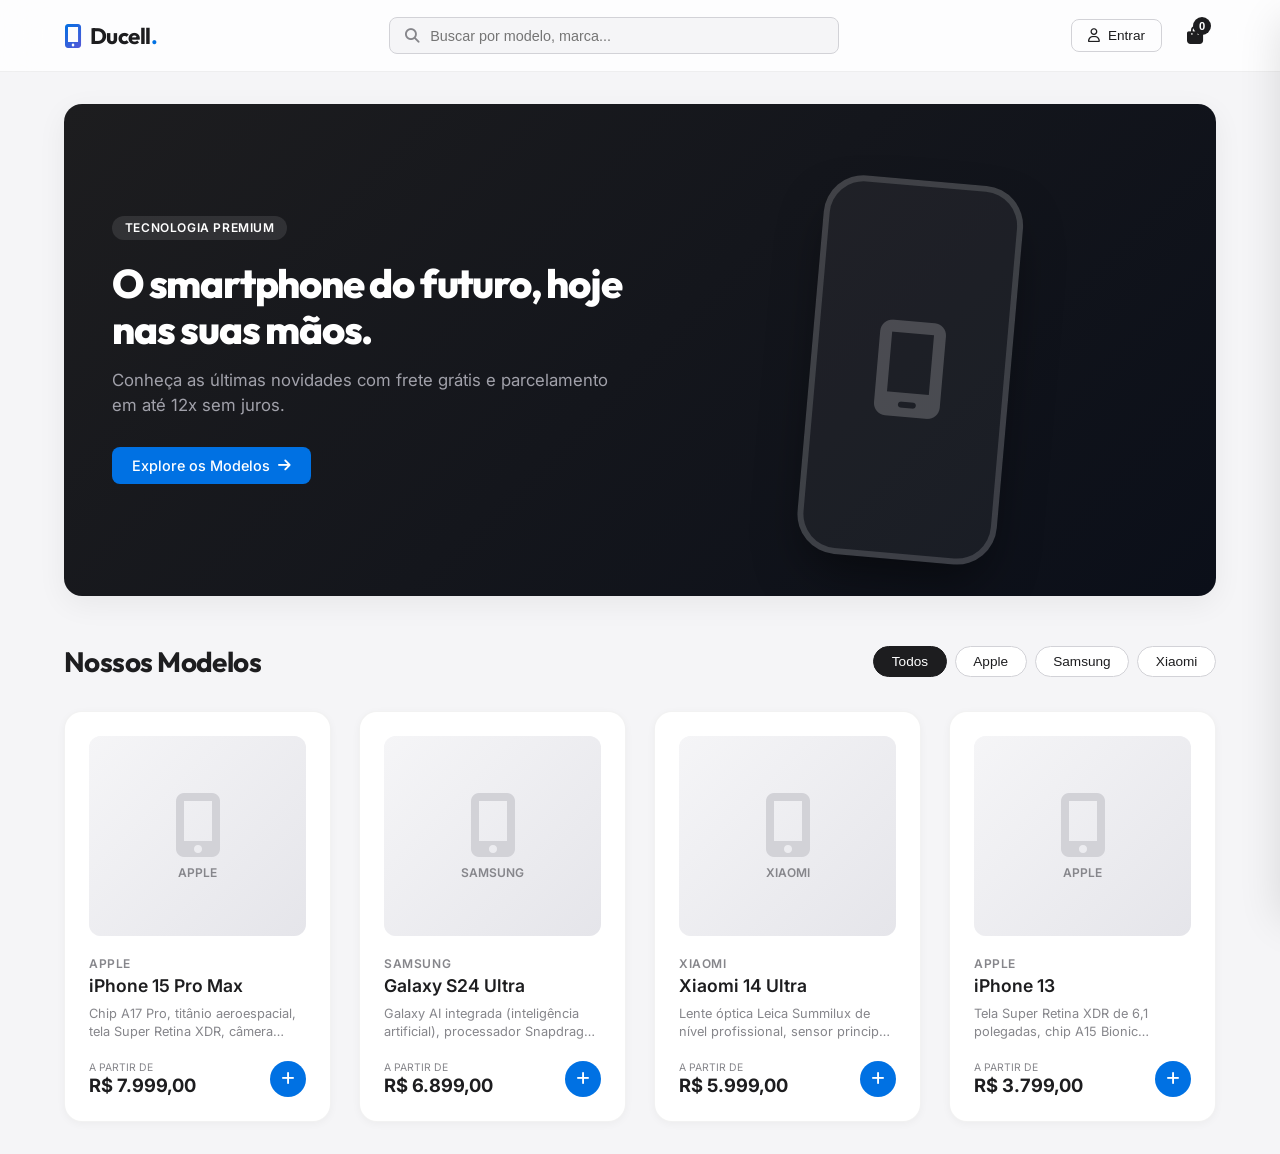
==== commit 6331ab98: "chore: rename e-commerce brand to Ducell" ====
--- a/lojacell/index.html
+++ b/lojacell/index.html
@@ -3,7 +3,7 @@
 <head>
     <meta charset="UTF-8">
     <meta name="viewport" content="width=device-width, initial-scale=1.0">
-    <title>lojacell | Loja Virtual de Smartphones</title>
+    <title>Ducell | Loja Virtual de Smartphones</title>
     <!-- Google Fonts -->
     <link href="https://fonts.googleapis.com/css2?family=Inter:wght@300;400;500;600;700&family=Outfit:wght@400;500;600;700;800&display=swap" rel="stylesheet">
     <!-- FontAwesome Icons -->
@@ -20,7 +20,7 @@
         <div class="nav-container">
             <a href="#" class="nav-brand" id="brand-link">
                 <i class="fa-solid fa-mobile-screen-button logo-icon"></i>
-                <span class="brand-text">lojacell<span class="dot">.</span></span>
+                <span class="brand-text">Ducell<span class="dot">.</span></span>
             </a>
 
             <!-- Search Bar (Active on Home View) -->
@@ -298,7 +298,7 @@
                                     <div class="pix-instructions">
                                         <p>Escaneie o código QR acima pelo aplicativo do seu banco ou copie a chave Pix abaixo:</p>
                                         <div class="pix-key-container">
-                                            <input type="text" id="pix-key-val" value="00020101021226830014br.gov.bcb.pix2561lojacell-mock-key-0522bc8b" readonly>
+                                            <input type="text" id="pix-key-val" value="00020101021226830014br.gov.bcb.pix2561ducell-mock-key-0522bc8b" readonly>
                                             <button type="button" class="btn-secondary" id="btn-copy-pix">Copiar</button>
                                         </div>
                                     </div>
@@ -362,7 +362,7 @@
                 <h2 class="success-title">Pedido Realizado com Sucesso!</h2>
                 <p class="success-msg">Agradecemos pela preferência. Seu pedido foi processado e já estamos preparando para o envio.</p>
                 <div class="order-info-card">
-                    <p><strong>Nº do Pedido:</strong> <span id="success-order-id">#LC-171829</span></p>
+                    <p><strong>Nº do Pedido:</strong> <span id="success-order-id">#DC-171829</span></p>
                     <p><strong>Método de Pagamento:</strong> <span id="success-payment-method">Cartão de Crédito</span></p>
                     <p><strong>Total:</strong> <span id="success-total">R$ 7.999,00</span></p>
                 </div>
--- a/lojacell/style.css
+++ b/lojacell/style.css
@@ -1,4 +1,4 @@
-/* lojacell - Premium Minimalist Design System */
+/* Ducell - Premium Minimalist Design System */
 
 :root {
     --bg-primary: #ffffff;
